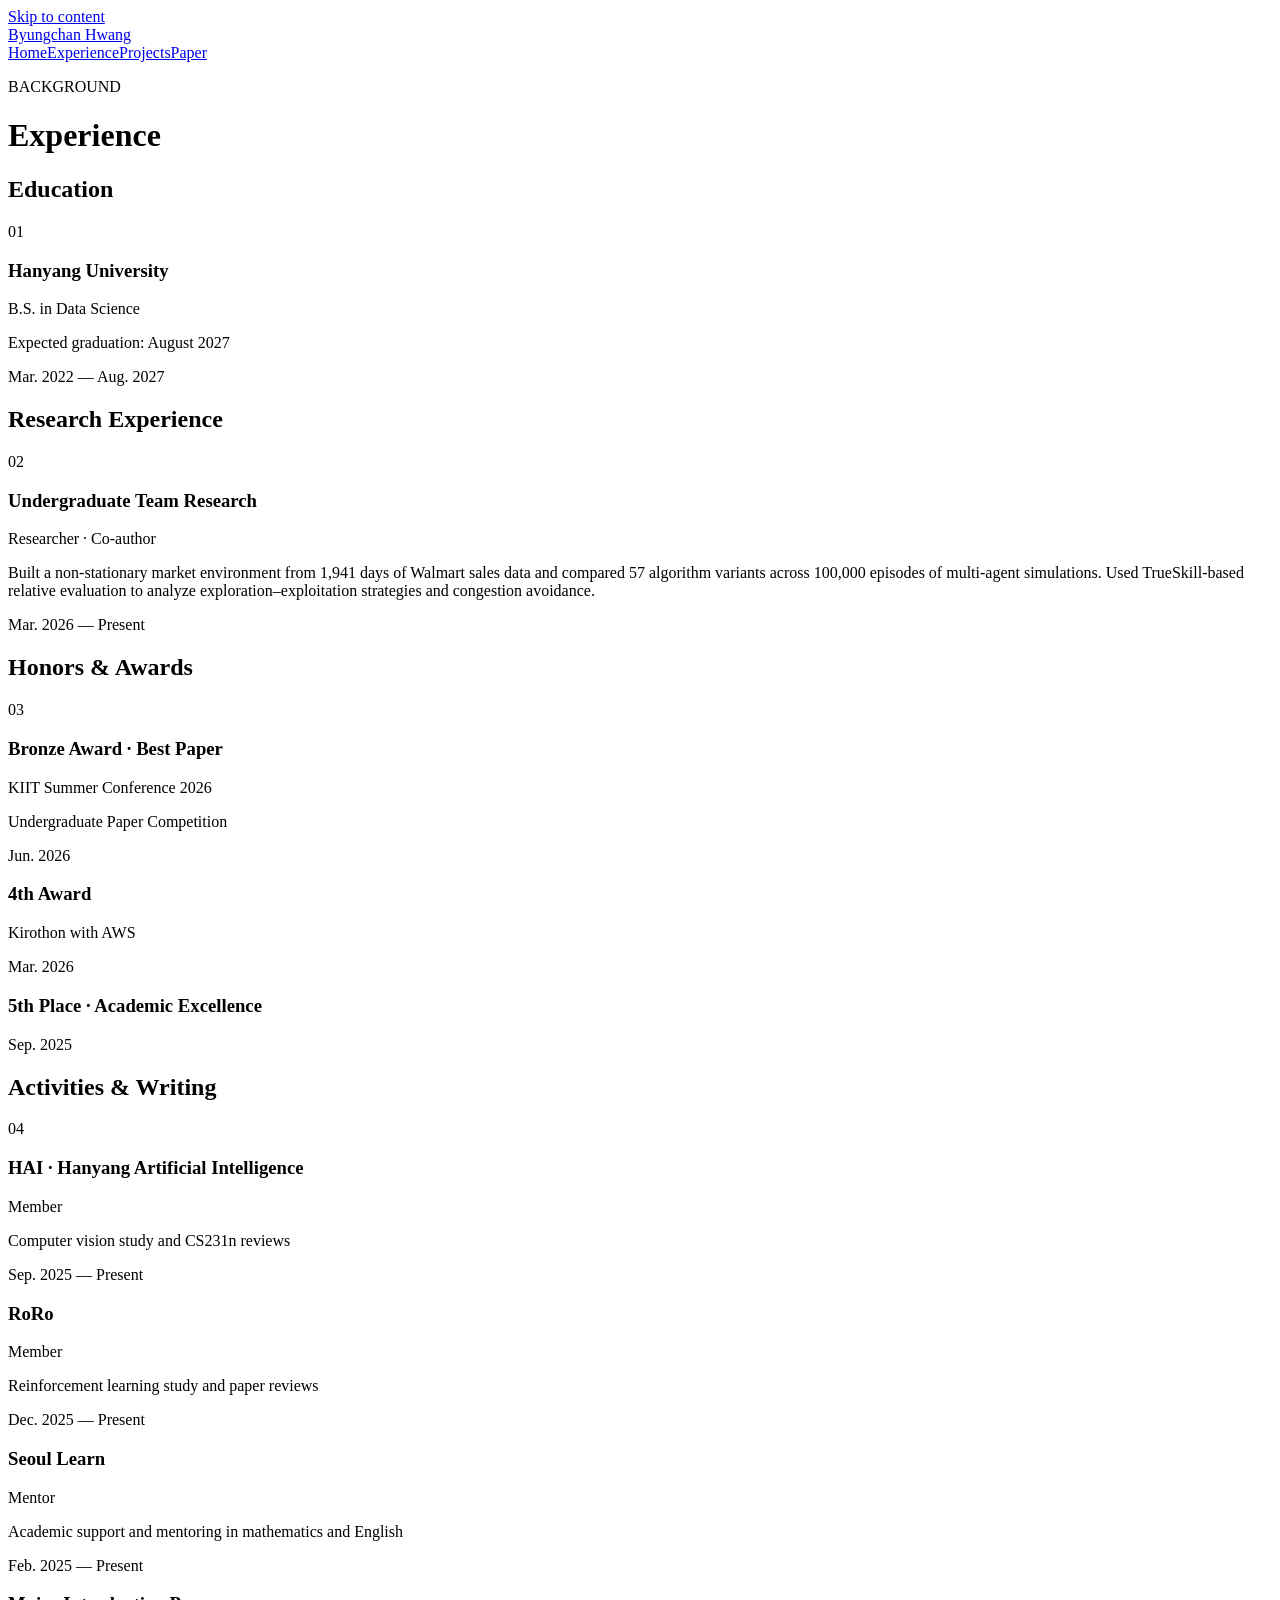
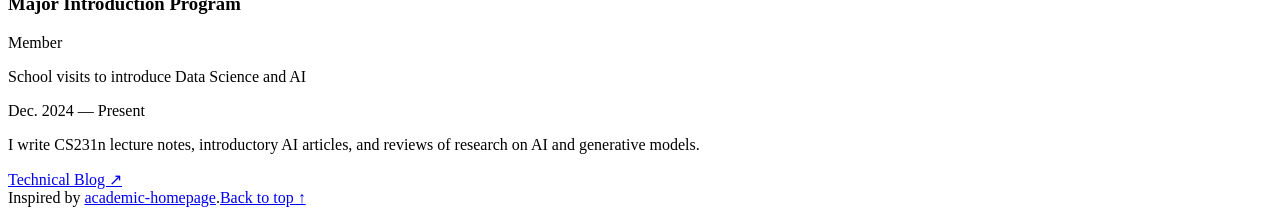
==== experience/index.html @ a87fa9ea "Add Experience page" ====
<!doctype html><html lang="en"><head><meta charset="utf-8"><meta name="viewport" content="width=device-width, initial-scale=1"><meta name="description" content="Education, research experience, awards, and activities of Byungchan Hwang."><title>Experience · Byungchan Hwang</title><link rel="stylesheet" href="../style.css"></head><body><a class="skip" href="#content">Skip to content</a><header class="top"><a class="wordmark" href="../home/">Byungchan Hwang</a><nav aria-label="Main navigation"><a href="../home/">Home</a><a href="../experience/" aria-current="page">Experience</a><a href="../projects/">Projects</a><a href="../paper/">Paper</a></nav></header>
<main class="content-page" id="content"><p class="eyebrow">BACKGROUND</p><h1>Experience</h1><section><div class="section-title"><h2>Education</h2><span>01</span></div><article class="entry"><div><h3>Hanyang University</h3><p class="position">B.S. in Data Science</p><p>Expected graduation: August 2027</p></div><time>Mar. 2022 — Aug. 2027</time></article></section>
<section><div class="section-title"><h2>Research Experience</h2><span>02</span></div><article class="entry"><div><h3>Undergraduate Team Research</h3><p class="position">Researcher · Co-author</p><p>Built a non-stationary market environment from 1,941 days of Walmart sales data and compared 57 algorithm variants across 100,000 episodes of multi-agent simulations. Used TrueSkill-based relative evaluation to analyze exploration–exploitation strategies and congestion avoidance.</p></div><time>Mar. 2026 — Present</time></article></section>
<section><div class="section-title"><h2>Honors & Awards</h2><span>03</span></div><article class="entry"><div><h3>Bronze Award · Best Paper</h3><p class="position">KIIT Summer Conference 2026</p><p>Undergraduate Paper Competition</p></div><time>Jun. 2026</time></article><article class="entry"><div><h3>4th Award</h3><p class="position">Kirothon with AWS</p></div><time>Mar. 2026</time></article><article class="entry"><div><h3>5th Place · Academic Excellence</h3></div><time>Sep. 2025</time></article></section>
<section><div class="section-title"><h2>Activities & Writing</h2><span>04</span></div><article class="entry"><div><h3>HAI · Hanyang Artificial Intelligence</h3><p class="position">Member</p><p>Computer vision study and CS231n reviews</p></div><time>Sep. 2025 — Present</time></article><article class="entry"><div><h3>RoRo</h3><p class="position">Member</p><p>Reinforcement learning study and paper reviews</p></div><time>Dec. 2025 — Present</time></article><article class="entry"><div><h3>Seoul Learn</h3><p class="position">Mentor</p><p>Academic support and mentoring in mathematics and English</p></div><time>Feb. 2025 — Present</time></article><article class="entry"><div><h3>Major Introduction Program</h3><p class="position">Member</p><p>School visits to introduce Data Science and AI</p></div><time>Dec. 2024 — Present</time></article><p>I write CS231n lecture notes, introductory AI articles, and reviews of research on AI and generative models.</p><a href="https://ai-duck1.tistory.com/" target="_blank" rel="noopener noreferrer">Technical Blog ↗</a></section><footer><span>Inspired by <a href="https://github.com/luost26/academic-homepage" target="_blank" rel="noopener noreferrer">academic-homepage</a>.</span><a href="#content">Back to top ↑</a></footer></main></body></html>
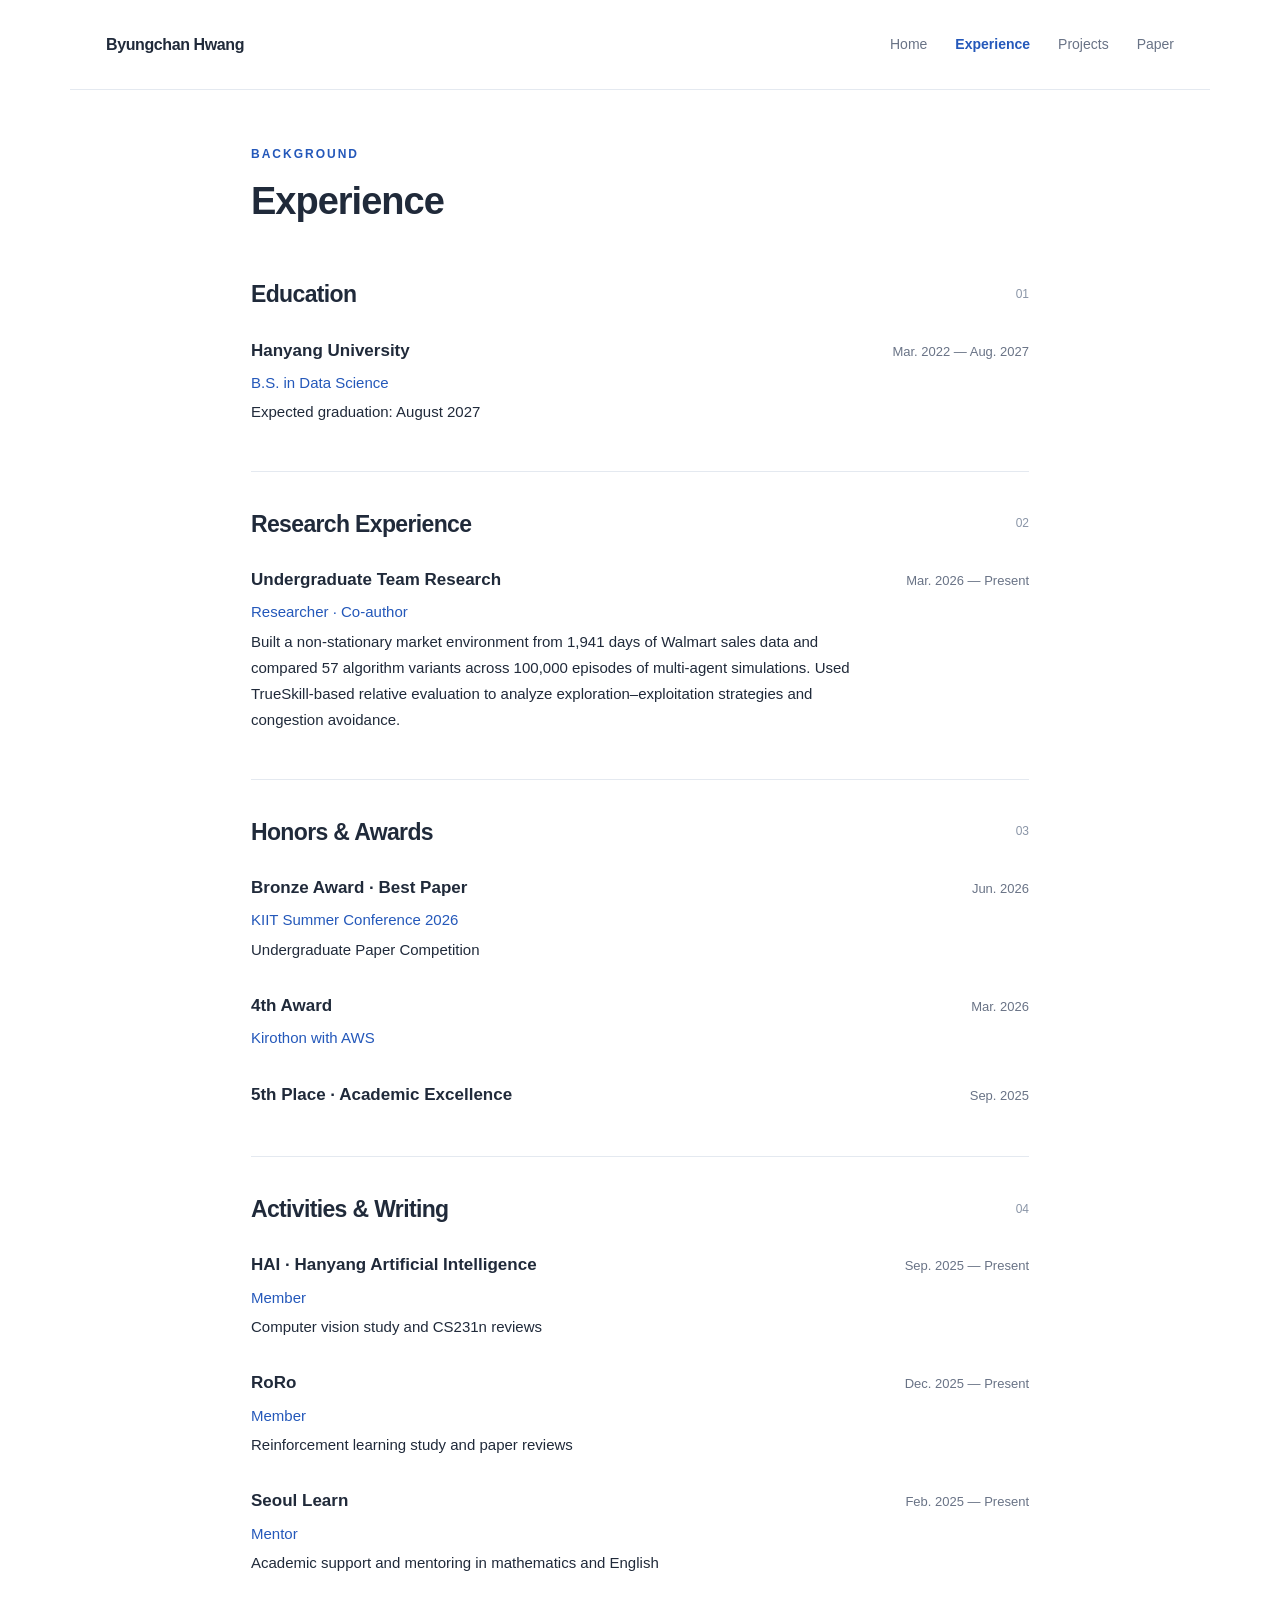
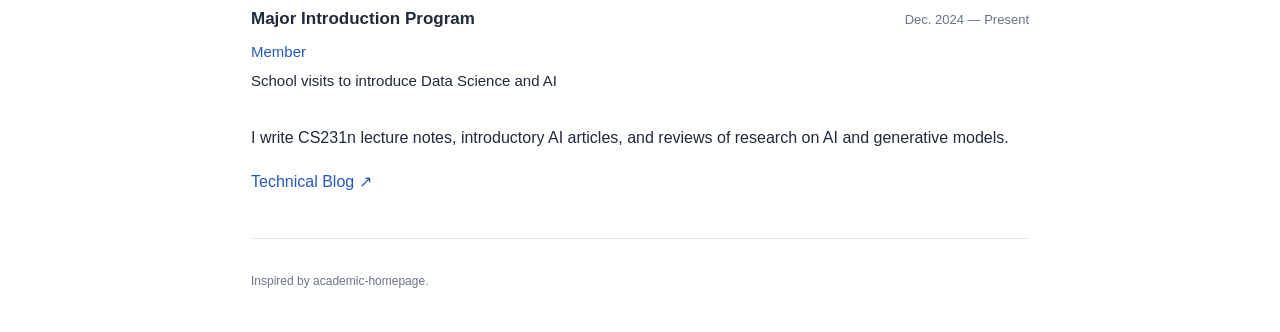
==== commit 48b36098: "Keep only source attribution in footer" ====
--- a/experience/index.html
+++ b/experience/index.html
@@ -2,4 +2,4 @@
 <main class="content-page" id="content"><p class="eyebrow">BACKGROUND</p><h1>Experience</h1><section><div class="section-title"><h2>Education</h2><span>01</span></div><article class="entry"><div><h3>Hanyang University</h3><p class="position">B.S. in Data Science</p><p>Expected graduation: August 2027</p></div><time>Mar. 2022 — Aug. 2027</time></article></section>
 <section><div class="section-title"><h2>Research Experience</h2><span>02</span></div><article class="entry"><div><h3>Undergraduate Team Research</h3><p class="position">Researcher · Co-author</p><p>Built a non-stationary market environment from 1,941 days of Walmart sales data and compared 57 algorithm variants across 100,000 episodes of multi-agent simulations. Used TrueSkill-based relative evaluation to analyze exploration–exploitation strategies and congestion avoidance.</p></div><time>Mar. 2026 — Present</time></article></section>
 <section><div class="section-title"><h2>Honors & Awards</h2><span>03</span></div><article class="entry"><div><h3>Bronze Award · Best Paper</h3><p class="position">KIIT Summer Conference 2026</p><p>Undergraduate Paper Competition</p></div><time>Jun. 2026</time></article><article class="entry"><div><h3>4th Award</h3><p class="position">Kirothon with AWS</p></div><time>Mar. 2026</time></article><article class="entry"><div><h3>5th Place · Academic Excellence</h3></div><time>Sep. 2025</time></article></section>
-<section><div class="section-title"><h2>Activities & Writing</h2><span>04</span></div><article class="entry"><div><h3>HAI · Hanyang Artificial Intelligence</h3><p class="position">Member</p><p>Computer vision study and CS231n reviews</p></div><time>Sep. 2025 — Present</time></article><article class="entry"><div><h3>RoRo</h3><p class="position">Member</p><p>Reinforcement learning study and paper reviews</p></div><time>Dec. 2025 — Present</time></article><article class="entry"><div><h3>Seoul Learn</h3><p class="position">Mentor</p><p>Academic support and mentoring in mathematics and English</p></div><time>Feb. 2025 — Present</time></article><article class="entry"><div><h3>Major Introduction Program</h3><p class="position">Member</p><p>School visits to introduce Data Science and AI</p></div><time>Dec. 2024 — Present</time></article><p>I write CS231n lecture notes, introductory AI articles, and reviews of research on AI and generative models.</p><a href="https://ai-duck1.tistory.com/" target="_blank" rel="noopener noreferrer">Technical Blog ↗</a></section><footer><span>Inspired by <a href="https://github.com/luost26/academic-homepage" target="_blank" rel="noopener noreferrer">academic-homepage</a>.</span><a href="#content">Back to top ↑</a></footer></main></body></html>
+<section><div class="section-title"><h2>Activities & Writing</h2><span>04</span></div><article class="entry"><div><h3>HAI · Hanyang Artificial Intelligence</h3><p class="position">Member</p><p>Computer vision study and CS231n reviews</p></div><time>Sep. 2025 — Present</time></article><article class="entry"><div><h3>RoRo</h3><p class="position">Member</p><p>Reinforcement learning study and paper reviews</p></div><time>Dec. 2025 — Present</time></article><article class="entry"><div><h3>Seoul Learn</h3><p class="position">Mentor</p><p>Academic support and mentoring in mathematics and English</p></div><time>Feb. 2025 — Present</time></article><article class="entry"><div><h3>Major Introduction Program</h3><p class="position">Member</p><p>School visits to introduce Data Science and AI</p></div><time>Dec. 2024 — Present</time></article><p>I write CS231n lecture notes, introductory AI articles, and reviews of research on AI and generative models.</p><a href="https://ai-duck1.tistory.com/" target="_blank" rel="noopener noreferrer">Technical Blog ↗</a></section><footer><span>Inspired by <a href="https://github.com/luost26/academic-homepage" target="_blank" rel="noopener noreferrer">academic-homepage</a>.</span></footer></main></body></html>
--- a/style.css
+++ b/style.css
@@ -0,0 +1,4 @@
+:root{color-scheme:light;--ink:#202a3a;--muted:#697386;--blue:#2458ba;--line:#e4e9f0;--wash:#f3f6fb}*{box-sizing:border-box}html{scroll-behavior:smooth;scroll-padding-top:90px}body{margin:0;background:#fff;color:var(--ink);font-family:Inter,-apple-system,BlinkMacSystemFont,"Segoe UI","Malgun Gothic",sans-serif;font-size:16px;line-height:1.75}a{color:var(--blue);text-decoration:none}a:hover{text-decoration:underline}a:focus-visible{outline:3px solid var(--blue);outline-offset:5px}.skip{position:fixed;left:16px;top:-100px;z-index:10;background:#fff;padding:10px}.skip:focus{top:10px}.top{max-width:1140px;margin:auto;min-height:90px;display:flex;align-items:center;justify-content:space-between;padding:20px 36px;border-bottom:1px solid var(--line)}.wordmark{font-size:16px;font-weight:700;letter-spacing:-.4px;color:var(--ink)}.wordmark span,h2>span{color:var(--blue)}nav{display:flex;gap:28px}nav a{font-size:14px;color:var(--muted)}.layout{max-width:1140px;margin:auto;padding:64px 36px 24px;display:grid;grid-template-columns:245px minmax(0,1fr);gap:78px}.profile{align-self:start;position:sticky;top:40px}.portrait{width:180px;height:180px;border-radius:50%;background:var(--wash);border:1px solid var(--line);display:flex;align-items:center;justify-content:center;object-fit:cover}.portrait span{font-size:14px;line-height:1.6;color:#71809b;letter-spacing:3px;text-align:center}h1{font-size:30px;line-height:1.3;letter-spacing:-1px;margin:26px 0 14px}h1 span{display:block;margin-top:10px;font-size:15px;font-weight:400;letter-spacing:0;color:var(--muted)}p{margin:8px 0 16px}.role{margin-bottom:4px}.location{font-size:14px;color:var(--muted)}.contact{display:grid;gap:8px;margin-top:24px;padding-top:20px;border-top:1px solid var(--line);font-size:14px;color:var(--muted);overflow-wrap:anywhere}.profile-note{font-size:14px;color:var(--muted);margin-top:34px}.eyebrow{font-size:12px;letter-spacing:2px;font-weight:700;color:var(--blue);margin:0 0 12px}.about h2{font-size:38px;line-height:1.2;letter-spacing:-1.4px;margin:0 0 26px}.intro{font-size:21px;line-height:1.8;margin-bottom:18px}.intro strong{font-weight:600}.about>p:not(.eyebrow):not(.intro){color:#526075}.interests{margin-top:28px}h3{font-size:17px;line-height:1.5;margin:0 0 7px;font-weight:650}.interests h3{font-size:14px;margin-bottom:12px}.tags{display:flex;flex-wrap:wrap;gap:8px}.tags span{font-size:13px;padding:4px 11px;background:var(--wash);color:#435c82;border-radius:4px}section{padding-bottom:42px;margin-bottom:32px;border-bottom:1px solid var(--line)}.section-title{display:flex;justify-content:space-between;align-items:center;margin-bottom:23px}.section-title h2{font-size:23px;letter-spacing:-.65px;margin:0}.section-title>span{font-size:12px;color:#8a95a7;font-variant-numeric:tabular-nums}.entry{display:flex;justify-content:space-between;gap:24px;margin-bottom:27px}.entry:last-child{margin-bottom:0}.entry p{font-size:15px;margin:3px 0}.entry time{flex-shrink:0;font-size:13px;color:var(--muted);padding-top:3px}.muted{color:var(--muted)}.position{font-size:14px;color:var(--blue)}.type{display:inline-block;font-size:11px;letter-spacing:1.5px;color:var(--blue);font-weight:700;margin-bottom:10px}.publication p,.project p{font-size:15px;margin:7px 0}.project{display:grid;grid-template-columns:105px 1fr;gap:24px}.project-index{font-size:11px;letter-spacing:1px;color:var(--blue);border-top:2px solid var(--blue);padding-top:13px}.project .tags{margin-top:18px}footer{display:flex;justify-content:space-between;gap:20px;color:var(--muted);font-size:12px;padding-bottom:16px}footer a{color:var(--muted)}@media(max-width:850px){.layout{gap:40px;grid-template-columns:200px minmax(0,1fr);padding-top:40px}.entry{display:block}.entry time{display:block;margin-top:10px}.portrait{width:155px;height:155px}}@media(max-width:620px){.top{padding:18px 24px;min-height:72px;gap:18px;flex-wrap:wrap}nav{gap:18px}.layout{display:block;padding:32px 24px}.profile{position:static;padding-bottom:30px;margin-bottom:35px;border-bottom:1px solid var(--line)}.portrait{width:120px;height:120px}.profile-note{display:none}.contact{margin-top:18px}.about h2{font-size:32px}.intro{font-size:19px}.section-title h2{font-size:21px}.project{grid-template-columns:1fr;gap:15px}.project-index{width:110px}section{margin-bottom:26px;padding-bottom:30px}footer{flex-wrap:wrap}}@media(prefers-reduced-motion:reduce){html{scroll-behavior:auto}}
+
+.profile .portrait span{font-size:48px;letter-spacing:-2px;color:var(--blue);font-weight:600}.project+.project{margin-top:32px}nav{flex-wrap:wrap}nav [aria-current="page"]{color:var(--blue);font-weight:700}.paper-actions{display:flex;flex-wrap:wrap;align-items:center;gap:20px;margin-top:18px;font-size:14px}.button{display:inline-block;padding:9px 16px;background:var(--blue);color:white;border-radius:5px}.paper-page{max-width:1068px;margin:auto;padding:54px 36px 24px}.paper-page h1{max-width:850px;font-size:32px;line-height:1.5;margin-top:12px;word-break:keep-all}.english-title{font-size:19px;color:var(--muted);max-width:800px}.paper-summary{margin-top:35px;padding:25px 0}.paper-summary h2,.viewer-heading h2{font-size:22px}.viewer-heading{display:flex;align-items:center;justify-content:space-between;gap:16px;flex-wrap:wrap}.viewer-heading .paper-actions{margin:0}.viewer-help{font-size:14px;color:var(--muted)}.pdf-viewer{width:100%;height:78vh;min-height:480px;border:1px solid var(--line);background:var(--wash)}.code-link{margin:20px 0 40px}@media(max-width:620px){.paper-page{padding:32px 24px}.paper-page h1{font-size:25px}.pdf-viewer{min-height:420px;height:65vh}.top nav{gap:14px}.profile h1{overflow-wrap:anywhere}}
+.content-page{max-width:850px;margin:auto;padding:54px 36px 24px}.content-page>h1{font-size:38px;margin:8px 0 48px}.summary-grid{display:grid;grid-template-columns:repeat(3,1fr);gap:16px}.summary-card{display:block;padding:24px;border:1px solid var(--line);border-radius:6px;color:var(--ink);transition:border-color .2s,transform .2s}.summary-card:hover{text-decoration:none;border-color:var(--blue);transform:translateY(-2px)}.summary-card>span{font-size:11px;letter-spacing:1.4px;color:var(--blue);font-weight:700}.summary-card h3{margin-top:13px}.summary-card p{font-size:14px;color:var(--muted);line-height:1.65}.summary-card strong{font-size:13px;color:var(--blue)}.project-list{border-top:1px solid var(--line);padding-top:32px}.content-page .project{padding-bottom:32px;border-bottom:1px solid var(--line)}@media(max-width:800px){.summary-grid{grid-template-columns:1fr}.content-page{padding:40px 28px 20px}}@media(max-width:620px){.content-page{padding:32px 24px 20px}.content-page>h1{font-size:32px;margin-bottom:36px}}
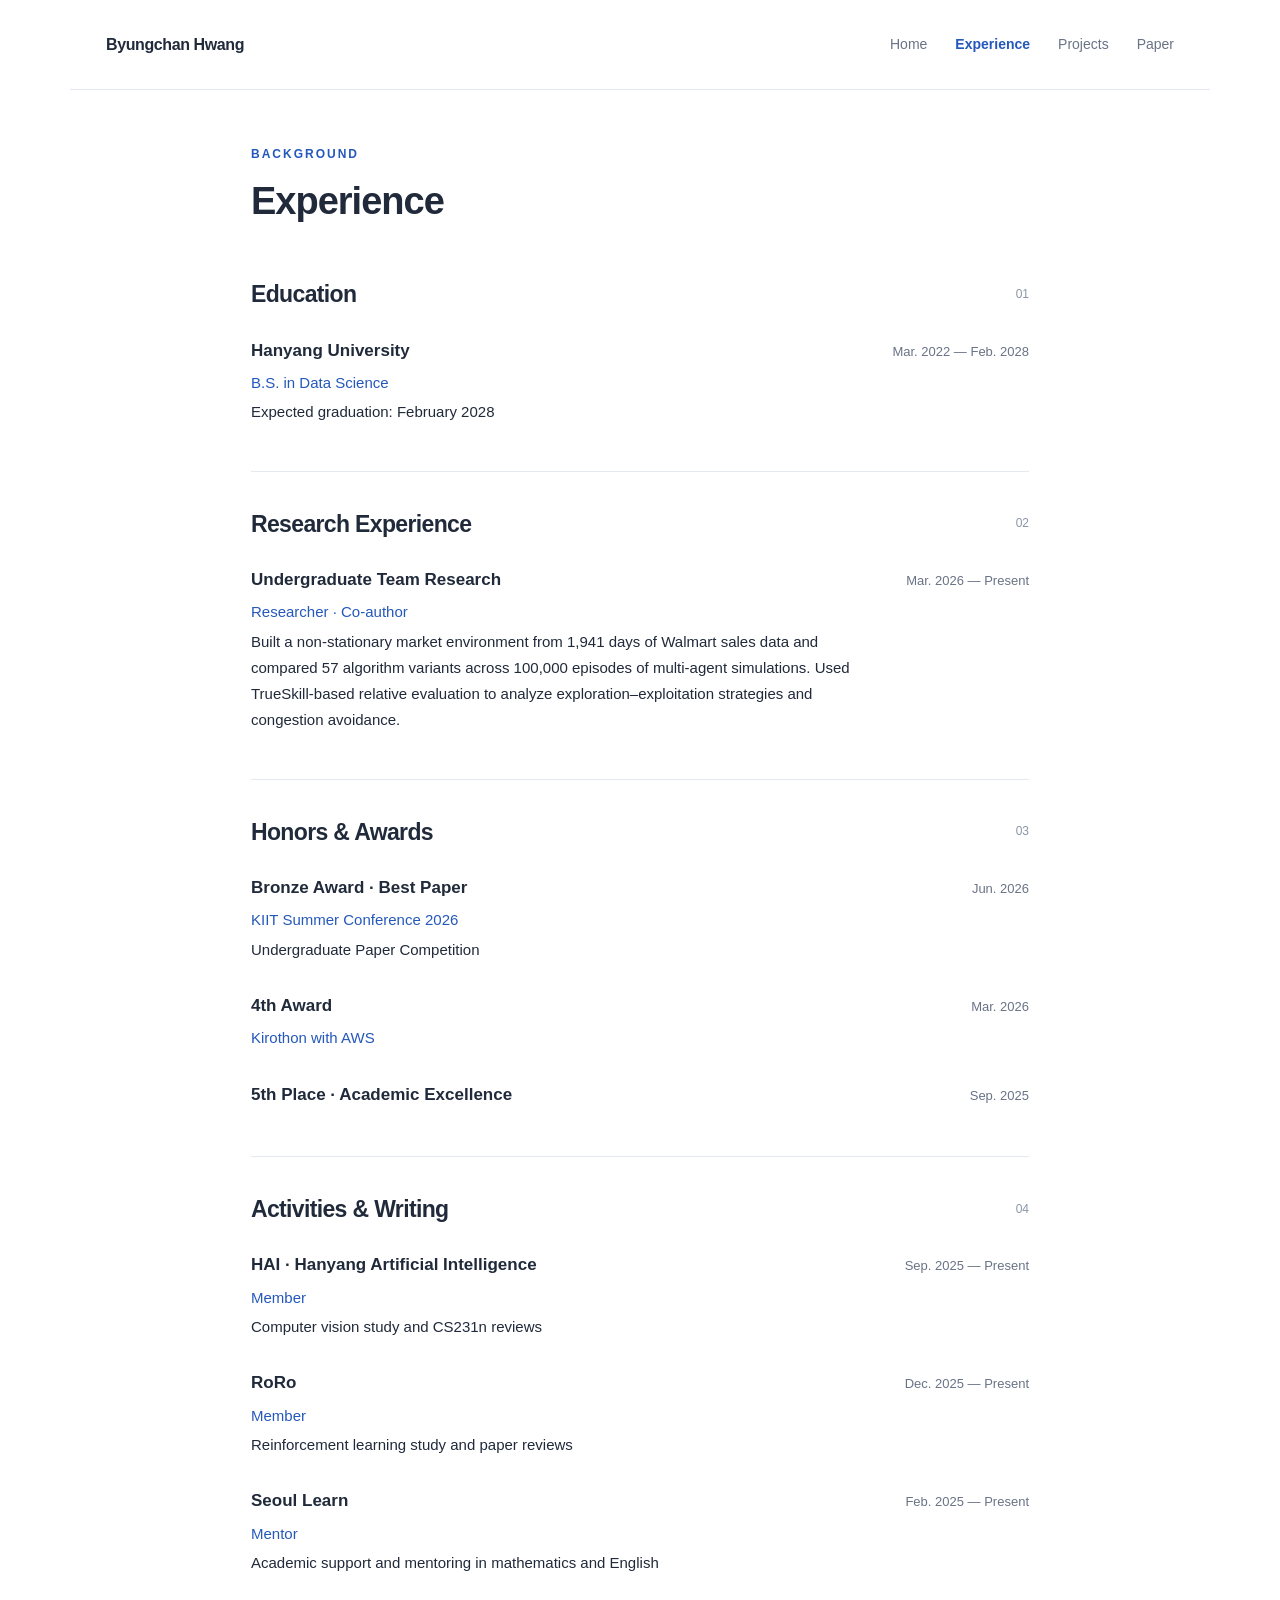
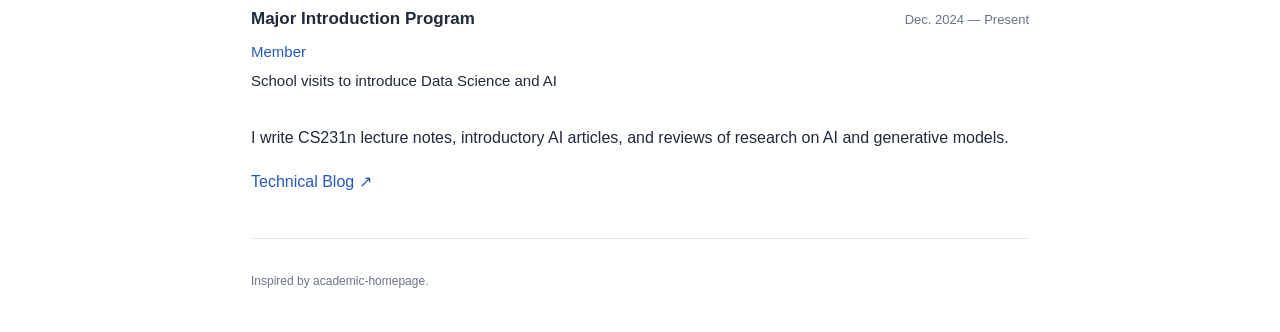
==== commit a7350032: "Update graduation date and project metrics" ====
--- a/experience/index.html
+++ b/experience/index.html
@@ -1,5 +1,6 @@
 <!doctype html><html lang="en"><head><meta charset="utf-8"><meta name="viewport" content="width=device-width, initial-scale=1"><meta name="description" content="Education, research experience, awards, and activities of Byungchan Hwang."><title>Experience · Byungchan Hwang</title><link rel="stylesheet" href="../style.css"></head><body><a class="skip" href="#content">Skip to content</a><header class="top"><a class="wordmark" href="../home/">Byungchan Hwang</a><nav aria-label="Main navigation"><a href="../home/">Home</a><a href="../experience/" aria-current="page">Experience</a><a href="../projects/">Projects</a><a href="../paper/">Paper</a></nav></header>
-<main class="content-page" id="content"><p class="eyebrow">BACKGROUND</p><h1>Experience</h1><section><div class="section-title"><h2>Education</h2><span>01</span></div><article class="entry"><div><h3>Hanyang University</h3><p class="position">B.S. in Data Science</p><p>Expected graduation: August 2027</p></div><time>Mar. 2022 — Aug. 2027</time></article></section>
+<main class="content-page" id="content"><p class="eyebrow">BACKGROUND</p><h1>Experience</h1><section><div class="section-title"><h2>Education</h2><span>01</span></div><article class="entry"><div><h3>Hanyang University</h3><p class="position">B.S. in Data Science</p><p>Expected graduation: February 2028</p></div><time>Mar. 2022 — Feb. 2028</time></article></section>
 <section><div class="section-title"><h2>Research Experience</h2><span>02</span></div><article class="entry"><div><h3>Undergraduate Team Research</h3><p class="position">Researcher · Co-author</p><p>Built a non-stationary market environment from 1,941 days of Walmart sales data and compared 57 algorithm variants across 100,000 episodes of multi-agent simulations. Used TrueSkill-based relative evaluation to analyze exploration–exploitation strategies and congestion avoidance.</p></div><time>Mar. 2026 — Present</time></article></section>
 <section><div class="section-title"><h2>Honors & Awards</h2><span>03</span></div><article class="entry"><div><h3>Bronze Award · Best Paper</h3><p class="position">KIIT Summer Conference 2026</p><p>Undergraduate Paper Competition</p></div><time>Jun. 2026</time></article><article class="entry"><div><h3>4th Award</h3><p class="position">Kirothon with AWS</p></div><time>Mar. 2026</time></article><article class="entry"><div><h3>5th Place · Academic Excellence</h3></div><time>Sep. 2025</time></article></section>
 <section><div class="section-title"><h2>Activities & Writing</h2><span>04</span></div><article class="entry"><div><h3>HAI · Hanyang Artificial Intelligence</h3><p class="position">Member</p><p>Computer vision study and CS231n reviews</p></div><time>Sep. 2025 — Present</time></article><article class="entry"><div><h3>RoRo</h3><p class="position">Member</p><p>Reinforcement learning study and paper reviews</p></div><time>Dec. 2025 — Present</time></article><article class="entry"><div><h3>Seoul Learn</h3><p class="position">Mentor</p><p>Academic support and mentoring in mathematics and English</p></div><time>Feb. 2025 — Present</time></article><article class="entry"><div><h3>Major Introduction Program</h3><p class="position">Member</p><p>School visits to introduce Data Science and AI</p></div><time>Dec. 2024 — Present</time></article><p>I write CS231n lecture notes, introductory AI articles, and reviews of research on AI and generative models.</p><a href="https://ai-duck1.tistory.com/" target="_blank" rel="noopener noreferrer">Technical Blog ↗</a></section><footer><span>Inspired by <a href="https://github.com/luost26/academic-homepage" target="_blank" rel="noopener noreferrer">academic-homepage</a>.</span></footer></main></body></html>
+
--- a/style.css
+++ b/style.css
@@ -1,4 +1,665 @@
-:root{color-scheme:light;--ink:#202a3a;--muted:#697386;--blue:#2458ba;--line:#e4e9f0;--wash:#f3f6fb}*{box-sizing:border-box}html{scroll-behavior:smooth;scroll-padding-top:90px}body{margin:0;background:#fff;color:var(--ink);font-family:Inter,-apple-system,BlinkMacSystemFont,"Segoe UI","Malgun Gothic",sans-serif;font-size:16px;line-height:1.75}a{color:var(--blue);text-decoration:none}a:hover{text-decoration:underline}a:focus-visible{outline:3px solid var(--blue);outline-offset:5px}.skip{position:fixed;left:16px;top:-100px;z-index:10;background:#fff;padding:10px}.skip:focus{top:10px}.top{max-width:1140px;margin:auto;min-height:90px;display:flex;align-items:center;justify-content:space-between;padding:20px 36px;border-bottom:1px solid var(--line)}.wordmark{font-size:16px;font-weight:700;letter-spacing:-.4px;color:var(--ink)}.wordmark span,h2>span{color:var(--blue)}nav{display:flex;gap:28px}nav a{font-size:14px;color:var(--muted)}.layout{max-width:1140px;margin:auto;padding:64px 36px 24px;display:grid;grid-template-columns:245px minmax(0,1fr);gap:78px}.profile{align-self:start;position:sticky;top:40px}.portrait{width:180px;height:180px;border-radius:50%;background:var(--wash);border:1px solid var(--line);display:flex;align-items:center;justify-content:center;object-fit:cover}.portrait span{font-size:14px;line-height:1.6;color:#71809b;letter-spacing:3px;text-align:center}h1{font-size:30px;line-height:1.3;letter-spacing:-1px;margin:26px 0 14px}h1 span{display:block;margin-top:10px;font-size:15px;font-weight:400;letter-spacing:0;color:var(--muted)}p{margin:8px 0 16px}.role{margin-bottom:4px}.location{font-size:14px;color:var(--muted)}.contact{display:grid;gap:8px;margin-top:24px;padding-top:20px;border-top:1px solid var(--line);font-size:14px;color:var(--muted);overflow-wrap:anywhere}.profile-note{font-size:14px;color:var(--muted);margin-top:34px}.eyebrow{font-size:12px;letter-spacing:2px;font-weight:700;color:var(--blue);margin:0 0 12px}.about h2{font-size:38px;line-height:1.2;letter-spacing:-1.4px;margin:0 0 26px}.intro{font-size:21px;line-height:1.8;margin-bottom:18px}.intro strong{font-weight:600}.about>p:not(.eyebrow):not(.intro){color:#526075}.interests{margin-top:28px}h3{font-size:17px;line-height:1.5;margin:0 0 7px;font-weight:650}.interests h3{font-size:14px;margin-bottom:12px}.tags{display:flex;flex-wrap:wrap;gap:8px}.tags span{font-size:13px;padding:4px 11px;background:var(--wash);color:#435c82;border-radius:4px}section{padding-bottom:42px;margin-bottom:32px;border-bottom:1px solid var(--line)}.section-title{display:flex;justify-content:space-between;align-items:center;margin-bottom:23px}.section-title h2{font-size:23px;letter-spacing:-.65px;margin:0}.section-title>span{font-size:12px;color:#8a95a7;font-variant-numeric:tabular-nums}.entry{display:flex;justify-content:space-between;gap:24px;margin-bottom:27px}.entry:last-child{margin-bottom:0}.entry p{font-size:15px;margin:3px 0}.entry time{flex-shrink:0;font-size:13px;color:var(--muted);padding-top:3px}.muted{color:var(--muted)}.position{font-size:14px;color:var(--blue)}.type{display:inline-block;font-size:11px;letter-spacing:1.5px;color:var(--blue);font-weight:700;margin-bottom:10px}.publication p,.project p{font-size:15px;margin:7px 0}.project{display:grid;grid-template-columns:105px 1fr;gap:24px}.project-index{font-size:11px;letter-spacing:1px;color:var(--blue);border-top:2px solid var(--blue);padding-top:13px}.project .tags{margin-top:18px}footer{display:flex;justify-content:space-between;gap:20px;color:var(--muted);font-size:12px;padding-bottom:16px}footer a{color:var(--muted)}@media(max-width:850px){.layout{gap:40px;grid-template-columns:200px minmax(0,1fr);padding-top:40px}.entry{display:block}.entry time{display:block;margin-top:10px}.portrait{width:155px;height:155px}}@media(max-width:620px){.top{padding:18px 24px;min-height:72px;gap:18px;flex-wrap:wrap}nav{gap:18px}.layout{display:block;padding:32px 24px}.profile{position:static;padding-bottom:30px;margin-bottom:35px;border-bottom:1px solid var(--line)}.portrait{width:120px;height:120px}.profile-note{display:none}.contact{margin-top:18px}.about h2{font-size:32px}.intro{font-size:19px}.section-title h2{font-size:21px}.project{grid-template-columns:1fr;gap:15px}.project-index{width:110px}section{margin-bottom:26px;padding-bottom:30px}footer{flex-wrap:wrap}}@media(prefers-reduced-motion:reduce){html{scroll-behavior:auto}}
+:root {
+  color-scheme: light;
+  --ink: #202a3a;
+  --muted: #697386;
+  --blue: #2458ba;
+  --line: #e4e9f0;
+  --wash: #f3f6fb;
+}
+* {
+  box-sizing: border-box;
+}
+html {
+  scroll-behavior: smooth;
+  scroll-padding-top: 90px;
+}
+body {
+  margin: 0;
+  background: #fff;
+  color: var(--ink);
+  font-family:
+    Inter,
+    -apple-system,
+    BlinkMacSystemFont,
+    "Segoe UI",
+    "Malgun Gothic",
+    sans-serif;
+  font-size: 16px;
+  line-height: 1.75;
+}
+a {
+  color: var(--blue);
+  text-decoration: none;
+}
+a:hover {
+  text-decoration: underline;
+}
+a:focus-visible {
+  outline: 3px solid var(--blue);
+  outline-offset: 5px;
+}
+.skip {
+  position: fixed;
+  left: 16px;
+  top: -100px;
+  z-index: 10;
+  background: #fff;
+  padding: 10px;
+}
+.skip:focus {
+  top: 10px;
+}
+.top {
+  max-width: 1140px;
+  margin: auto;
+  min-height: 90px;
+  display: flex;
+  align-items: center;
+  justify-content: space-between;
+  padding: 20px 36px;
+  border-bottom: 1px solid var(--line);
+}
+.wordmark {
+  font-size: 16px;
+  font-weight: 700;
+  letter-spacing: -0.4px;
+  color: var(--ink);
+}
+.wordmark span,
+h2 > span {
+  color: var(--blue);
+}
+nav {
+  display: flex;
+  gap: 28px;
+}
+nav a {
+  font-size: 14px;
+  color: var(--muted);
+}
+.layout {
+  max-width: 1140px;
+  margin: auto;
+  padding: 64px 36px 24px;
+  display: grid;
+  grid-template-columns: 245px minmax(0, 1fr);
+  gap: 78px;
+}
+.profile {
+  align-self: start;
+  position: sticky;
+  top: 40px;
+}
+.portrait {
+  width: 180px;
+  height: 180px;
+  border-radius: 50%;
+  background: var(--wash);
+  border: 1px solid var(--line);
+  display: flex;
+  align-items: center;
+  justify-content: center;
+  object-fit: cover;
+}
+.portrait span {
+  font-size: 14px;
+  line-height: 1.6;
+  color: #71809b;
+  letter-spacing: 3px;
+  text-align: center;
+}
+h1 {
+  font-size: 30px;
+  line-height: 1.3;
+  letter-spacing: -1px;
+  margin: 26px 0 14px;
+}
+h1 span {
+  display: block;
+  margin-top: 10px;
+  font-size: 15px;
+  font-weight: 400;
+  letter-spacing: 0;
+  color: var(--muted);
+}
+p {
+  margin: 8px 0 16px;
+}
+.role {
+  margin-bottom: 4px;
+}
+.location {
+  font-size: 14px;
+  color: var(--muted);
+}
+.contact {
+  display: grid;
+  gap: 8px;
+  margin-top: 24px;
+  padding-top: 20px;
+  border-top: 1px solid var(--line);
+  font-size: 14px;
+  color: var(--muted);
+  overflow-wrap: anywhere;
+}
+.profile-note {
+  font-size: 14px;
+  color: var(--muted);
+  margin-top: 34px;
+}
+.eyebrow {
+  font-size: 12px;
+  letter-spacing: 2px;
+  font-weight: 700;
+  color: var(--blue);
+  margin: 0 0 12px;
+}
+.about h2 {
+  font-size: 38px;
+  line-height: 1.2;
+  letter-spacing: -1.4px;
+  margin: 0 0 26px;
+}
+.intro {
+  font-size: 21px;
+  line-height: 1.8;
+  margin-bottom: 18px;
+}
+.intro strong {
+  font-weight: 600;
+}
+.about > p:not(.eyebrow):not(.intro) {
+  color: #526075;
+}
+.interests {
+  margin-top: 28px;
+}
+h3 {
+  font-size: 17px;
+  line-height: 1.5;
+  margin: 0 0 7px;
+  font-weight: 650;
+}
+.interests h3 {
+  font-size: 14px;
+  margin-bottom: 12px;
+}
+.tags {
+  display: flex;
+  flex-wrap: wrap;
+  gap: 8px;
+}
+.tags span {
+  font-size: 13px;
+  padding: 4px 11px;
+  background: var(--wash);
+  color: #435c82;
+  border-radius: 4px;
+}
+section {
+  padding-bottom: 42px;
+  margin-bottom: 32px;
+  border-bottom: 1px solid var(--line);
+}
+.section-title {
+  display: flex;
+  justify-content: space-between;
+  align-items: center;
+  margin-bottom: 23px;
+}
+.section-title h2 {
+  font-size: 23px;
+  letter-spacing: -0.65px;
+  margin: 0;
+}
+.section-title > span {
+  font-size: 12px;
+  color: #8a95a7;
+  font-variant-numeric: tabular-nums;
+}
+.entry {
+  display: flex;
+  justify-content: space-between;
+  gap: 24px;
+  margin-bottom: 27px;
+}
+.entry:last-child {
+  margin-bottom: 0;
+}
+.entry p {
+  font-size: 15px;
+  margin: 3px 0;
+}
+.entry time {
+  flex-shrink: 0;
+  font-size: 13px;
+  color: var(--muted);
+  padding-top: 3px;
+}
+.muted {
+  color: var(--muted);
+}
+.position {
+  font-size: 14px;
+  color: var(--blue);
+}
+.type {
+  display: inline-block;
+  font-size: 11px;
+  letter-spacing: 1.5px;
+  color: var(--blue);
+  font-weight: 700;
+  margin-bottom: 10px;
+}
+.publication p,
+.project p {
+  font-size: 15px;
+  margin: 7px 0;
+}
+.project {
+  display: grid;
+  grid-template-columns: 105px 1fr;
+  gap: 24px;
+}
+.project-index {
+  font-size: 11px;
+  letter-spacing: 1px;
+  color: var(--blue);
+  border-top: 2px solid var(--blue);
+  padding-top: 13px;
+}
+.project .tags {
+  margin-top: 18px;
+}
+footer {
+  display: flex;
+  justify-content: space-between;
+  gap: 20px;
+  color: var(--muted);
+  font-size: 12px;
+  padding-bottom: 16px;
+}
+footer a {
+  color: var(--muted);
+}
+@media (max-width: 850px) {
+  .layout {
+    gap: 40px;
+    grid-template-columns: 200px minmax(0, 1fr);
+    padding-top: 40px;
+  }
+  .entry {
+    display: block;
+  }
+  .entry time {
+    display: block;
+    margin-top: 10px;
+  }
+  .portrait {
+    width: 155px;
+    height: 155px;
+  }
+}
+@media (max-width: 620px) {
+  .top {
+    padding: 18px 24px;
+    min-height: 72px;
+    gap: 18px;
+    flex-wrap: wrap;
+  }
+  nav {
+    gap: 18px;
+  }
+  .layout {
+    display: block;
+    padding: 32px 24px;
+  }
+  .profile {
+    position: static;
+    padding-bottom: 30px;
+    margin-bottom: 35px;
+    border-bottom: 1px solid var(--line);
+  }
+  .portrait {
+    width: 120px;
+    height: 120px;
+  }
+  .profile-note {
+    display: none;
+  }
+  .contact {
+    margin-top: 18px;
+  }
+  .about h2 {
+    font-size: 32px;
+  }
+  .intro {
+    font-size: 19px;
+  }
+  .section-title h2 {
+    font-size: 21px;
+  }
+  .project {
+    grid-template-columns: 1fr;
+    gap: 15px;
+  }
+  .project-index {
+    width: 110px;
+  }
+  section {
+    margin-bottom: 26px;
+    padding-bottom: 30px;
+  }
+  footer {
+    flex-wrap: wrap;
+  }
+}
+@media (prefers-reduced-motion: reduce) {
+  html {
+    scroll-behavior: auto;
+  }
+}
+
+.profile .portrait span {
+  font-size: 48px;
+  letter-spacing: -2px;
+  color: var(--blue);
+  font-weight: 600;
+}
+.project + .project {
+  margin-top: 32px;
+}
+nav {
+  flex-wrap: wrap;
+}
+nav [aria-current="page"] {
+  color: var(--blue);
+  font-weight: 700;
+}
+.paper-actions {
+  display: flex;
+  flex-wrap: wrap;
+  align-items: center;
+  gap: 20px;
+  margin-top: 18px;
+  font-size: 14px;
+}
+.button {
+  display: inline-block;
+  padding: 9px 16px;
+  background: var(--blue);
+  color: white;
+  border-radius: 5px;
+}
+.paper-page {
+  max-width: 1068px;
+  margin: auto;
+  padding: 54px 36px 24px;
+}
+.paper-page h1 {
+  max-width: 850px;
+  font-size: 32px;
+  line-height: 1.5;
+  margin-top: 12px;
+  word-break: keep-all;
+}
+.english-title {
+  font-size: 19px;
+  color: var(--muted);
+  max-width: 800px;
+}
+.paper-summary {
+  margin-top: 35px;
+  padding: 25px 0;
+}
+.paper-summary h2,
+.viewer-heading h2 {
+  font-size: 22px;
+}
+.viewer-heading {
+  display: flex;
+  align-items: center;
+  justify-content: space-between;
+  gap: 16px;
+  flex-wrap: wrap;
+}
+.viewer-heading .paper-actions {
+  margin: 0;
+}
+.viewer-help {
+  font-size: 14px;
+  color: var(--muted);
+}
+.pdf-viewer {
+  width: 100%;
+  height: 78vh;
+  min-height: 480px;
+  border: 1px solid var(--line);
+  background: var(--wash);
+}
+.code-link {
+  margin: 20px 0 40px;
+}
+@media (max-width: 620px) {
+  .paper-page {
+    padding: 32px 24px;
+  }
+  .paper-page h1 {
+    font-size: 25px;
+  }
+  .pdf-viewer {
+    min-height: 420px;
+    height: 65vh;
+  }
+  .top nav {
+    gap: 14px;
+  }
+  .profile h1 {
+    overflow-wrap: anywhere;
+  }
+}
+.content-page {
+  max-width: 850px;
+  margin: auto;
+  padding: 54px 36px 24px;
+}
+.content-page > h1 {
+  font-size: 38px;
+  margin: 8px 0 48px;
+}
+.summary-grid {
+  display: grid;
+  grid-template-columns: repeat(3, 1fr);
+  gap: 16px;
+}
+.summary-card {
+  display: block;
+  padding: 24px;
+  border: 1px solid var(--line);
+  border-radius: 6px;
+  color: var(--ink);
+  transition:
+    border-color 0.2s,
+    transform 0.2s;
+}
+.summary-card:hover {
+  text-decoration: none;
+  border-color: var(--blue);
+  transform: translateY(-2px);
+}
+.summary-card > span {
+  font-size: 11px;
+  letter-spacing: 1.4px;
+  color: var(--blue);
+  font-weight: 700;
+}
+.summary-card h3 {
+  margin-top: 13px;
+}
+.summary-card p {
+  font-size: 14px;
+  color: var(--muted);
+  line-height: 1.65;
+}
+.summary-card strong {
+  font-size: 13px;
+  color: var(--blue);
+}
+.project-list {
+  border-top: 1px solid var(--line);
+  padding-top: 32px;
+}
+.content-page .project {
+  padding-bottom: 32px;
+  border-bottom: 1px solid var(--line);
+}
+@media (max-width: 800px) {
+  .summary-grid {
+    grid-template-columns: 1fr;
+  }
+  .content-page {
+    padding: 40px 28px 20px;
+  }
+}
+@media (max-width: 620px) {
+  .content-page {
+    padding: 32px 24px 20px;
+  }
+  .content-page > h1 {
+    font-size: 32px;
+    margin-bottom: 36px;
+  }
+}
+.projects-page {
+  max-width: 1060px;
+}
+.project-featured {
+  padding-bottom: 48px !important;
+}
+.project-media {
+  margin-top: 24px;
+}
+.media-grid {
+  display: grid;
+  grid-template-columns: repeat(2, minmax(0, 1fr));
+  gap: 16px;
+}
+.project-media figure {
+  margin: 0;
+  min-width: 0;
+}
+.project-media .media-wide {
+  margin-bottom: 16px;
+}
+.project-media img {
+  display: block;
+  width: 100%;
+  height: auto;
+  border: 1px solid var(--line);
+  border-radius: 6px;
+  background: var(--wash);
+}
+.project-media figcaption {
+  margin-top: 8px;
+  color: var(--muted);
+  font-size: 12px;
+  line-height: 1.55;
+}
+@media (max-width: 720px) {
+  .media-grid {
+    grid-template-columns: 1fr;
+  }
+  .project-media .media-wide {
+    margin-bottom: 16px;
+  }
+}
+.focus-grid {
+  display: grid;
+  grid-template-columns: repeat(2, minmax(0, 1fr));
+  gap: 16px;
+}
+.focus-card {
+  padding: 24px;
+  border: 1px solid var(--line);
+  border-radius: 6px;
+  background: linear-gradient(145deg, #fff 0%, var(--wash) 100%);
+}
+.focus-label {
+  margin: 0 0 10px;
+  color: var(--blue);
+  font-size: 11px;
+  font-weight: 700;
+  letter-spacing: 1.4px;
+}
+.focus-card h3 {
+  min-height: 52px;
+  margin-bottom: 20px;
+  font-size: 17px;
+}
+.focus-card ul {
+  display: grid;
+  gap: 16px;
+  margin: 0;
+  padding: 0;
+  list-style: none;
+}
+.focus-card li {
+  display: grid;
+  gap: 3px;
+  padding-top: 14px;
+  border-top: 1px solid var(--line);
+}
+.focus-card li strong {
+  color: var(--blue);
+  font-size: 12px;
+  letter-spacing: 0.7px;
+  text-transform: uppercase;
+}
+.focus-card li span {
+  color: #526075;
+  font-size: 14px;
+  line-height: 1.55;
+}
+@media (max-width: 800px) {
+  .focus-grid {
+    grid-template-columns: 1fr;
+  }
+  .focus-card h3 {
+    min-height: 0;
+  }
+}
+@media (max-width: 620px) {
+  .focus-card {
+    padding: 20px;
+  }
+}
+.mobile-pdf-pages {
+  display: none;
+}
+.mobile-reader-note {
+  margin: 0 0 12px;
+  color: var(--muted);
+  font-size: 13px;
+}
+.mobile-pdf-pages a {
+  display: block;
+  margin-bottom: 14px;
+  border: 1px solid var(--line);
+  background: #fff;
+  box-shadow: 0 4px 18px rgba(30, 42, 68, 0.08);
+}
+.mobile-pdf-pages img {
+  display: block;
+  width: 100%;
+  height: auto;
+}
+@media (max-width: 900px) {
+  .pdf-viewer {
+    display: none;
+  }
+  .mobile-pdf-pages {
+    display: block;
+    margin-top: 18px;
+  }
+}
 
-.profile .portrait span{font-size:48px;letter-spacing:-2px;color:var(--blue);font-weight:600}.project+.project{margin-top:32px}nav{flex-wrap:wrap}nav [aria-current="page"]{color:var(--blue);font-weight:700}.paper-actions{display:flex;flex-wrap:wrap;align-items:center;gap:20px;margin-top:18px;font-size:14px}.button{display:inline-block;padding:9px 16px;background:var(--blue);color:white;border-radius:5px}.paper-page{max-width:1068px;margin:auto;padding:54px 36px 24px}.paper-page h1{max-width:850px;font-size:32px;line-height:1.5;margin-top:12px;word-break:keep-all}.english-title{font-size:19px;color:var(--muted);max-width:800px}.paper-summary{margin-top:35px;padding:25px 0}.paper-summary h2,.viewer-heading h2{font-size:22px}.viewer-heading{display:flex;align-items:center;justify-content:space-between;gap:16px;flex-wrap:wrap}.viewer-heading .paper-actions{margin:0}.viewer-help{font-size:14px;color:var(--muted)}.pdf-viewer{width:100%;height:78vh;min-height:480px;border:1px solid var(--line);background:var(--wash)}.code-link{margin:20px 0 40px}@media(max-width:620px){.paper-page{padding:32px 24px}.paper-page h1{font-size:25px}.pdf-viewer{min-height:420px;height:65vh}.top nav{gap:14px}.profile h1{overflow-wrap:anywhere}}
-.content-page{max-width:850px;margin:auto;padding:54px 36px 24px}.content-page>h1{font-size:38px;margin:8px 0 48px}.summary-grid{display:grid;grid-template-columns:repeat(3,1fr);gap:16px}.summary-card{display:block;padding:24px;border:1px solid var(--line);border-radius:6px;color:var(--ink);transition:border-color .2s,transform .2s}.summary-card:hover{text-decoration:none;border-color:var(--blue);transform:translateY(-2px)}.summary-card>span{font-size:11px;letter-spacing:1.4px;color:var(--blue);font-weight:700}.summary-card h3{margin-top:13px}.summary-card p{font-size:14px;color:var(--muted);line-height:1.65}.summary-card strong{font-size:13px;color:var(--blue)}.project-list{border-top:1px solid var(--line);padding-top:32px}.content-page .project{padding-bottom:32px;border-bottom:1px solid var(--line)}@media(max-width:800px){.summary-grid{grid-template-columns:1fr}.content-page{padding:40px 28px 20px}}@media(max-width:620px){.content-page{padding:32px 24px 20px}.content-page>h1{font-size:32px;margin-bottom:36px}}
